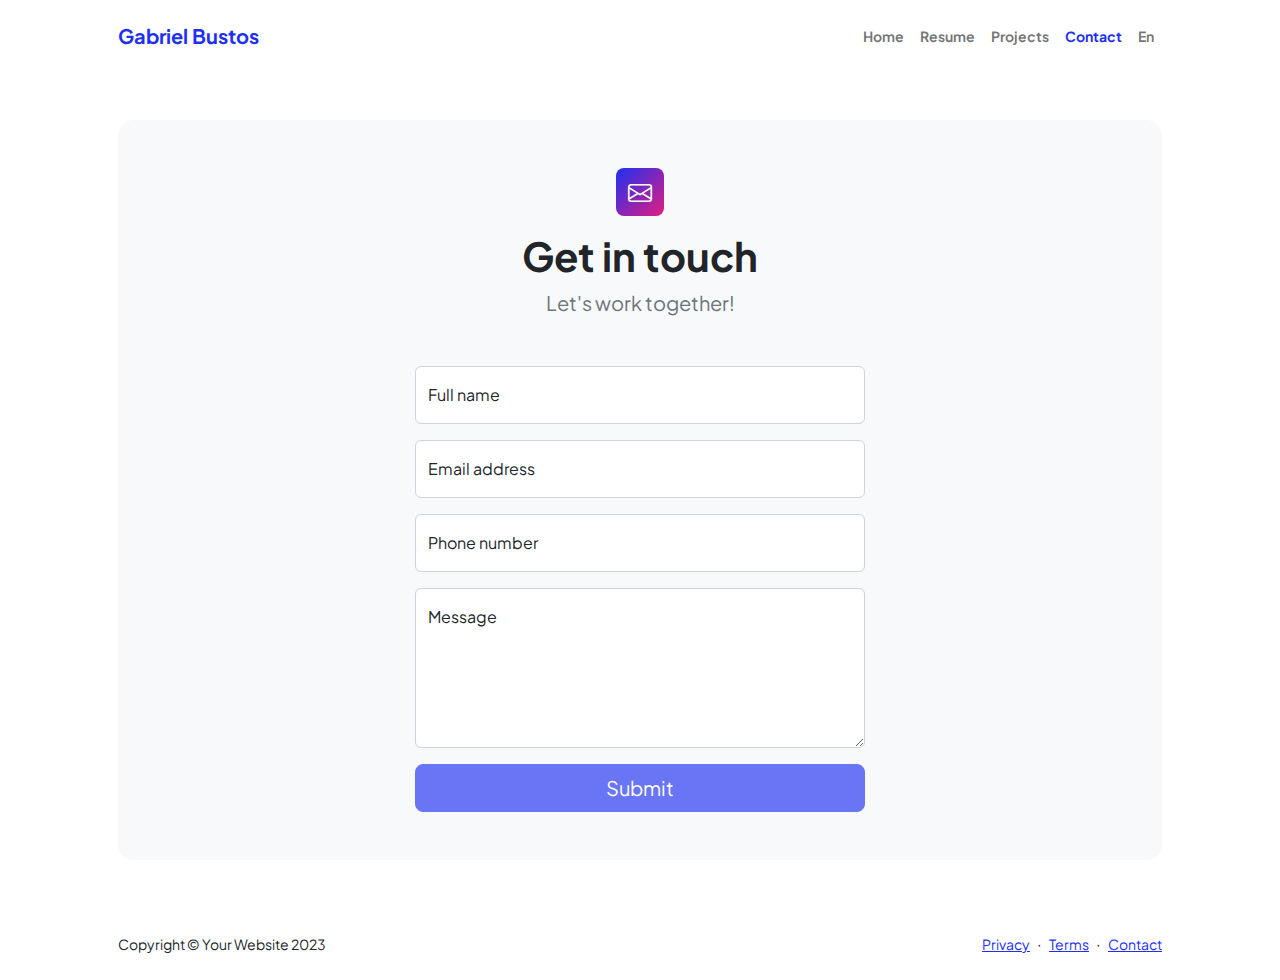
==== contact-es.html @ eac73f69 "F" ====
<!DOCTYPE html>
<html lang="en">

<head>
    <meta charset="utf-8" />
    <meta name="viewport" content="width=device-width, initial-scale=1, shrink-to-fit=no" />
    <meta name="description" content />
    <meta name="author" content />
    <title>Contacto</title>
    <!-- Favicon-->
    <link rel="icon" type="image/png" sizes="32x32" href="img/favicon-32x32.png">
    <!-- Custom Google font-->
    <link rel="preconnect" href="https://fonts.googleapis.com" />
    <link rel="preconnect" href="https://fonts.gstatic.com" crossorigin />
    <link href="https://fonts.googleapis.com/css2?family=Plus+Jakarta+Sans:wght@100;200;300;400;500;600;700;800;900&amp;display=swap" rel="stylesheet" />
    <!-- Bootstrap icons-->
    <link href="https://cdn.jsdelivr.net/npm/bootstrap-icons@1.8.1/font/bootstrap-icons.css" rel="stylesheet" />
    <!-- Core theme CSS (includes Bootstrap)-->
    <link href="css/styles.css" rel="stylesheet" />
</head>

<body class="d-flex flex-column">
    <main class="flex-shrink-0">
        <!-- Navigation-->
        <nav class="navbar navbar-expand-lg navbar-light bg-white py-3">
            <div class="container px-5">
                <a class="navbar-brand" href="index.html"><span class="fw-bolder text-primary">Gabriel Bustos</span></a>
                <button class="navbar-toggler" type="button" data-bs-toggle="collapse" data-bs-target="#navbarSupportedContent" aria-controls="navbarSupportedContent" aria-expanded="false" aria-label="Toggle navigation"><span class="navbar-toggler-icon"></span></button>
                <div class="collapse navbar-collapse" id="navbarSupportedContent">
                    <ul class="navbar-nav ms-auto mb-2 mb-lg-0 small fw-bolder">
                        <li class="nav-item"><a class="nav-link" href="index-es.html">Home</a></li>
                        <li class="nav-item"><a class="nav-link" href="resume-es.html">Resume</a></li>
                        <li class="nav-item"><a class="nav-link" href="projects-es.html">Projects</a></li>
                        <li class="nav-item"><a class="nav-link navegacion__enlace--activo" href="contact-es.html">Contact</a></li>
                        <li class="nav-item"><a class="nav-link" href="contact.html">En</a></li>
                    </ul>
                </div>
            </div>
        </nav>
        <!-- Page content-->
        <section class="py-5">
            <div class="container px-5">
                <!-- Contact form-->
                <div class="bg-light rounded-4 py-5 px-4 px-md-5">
                    <div class="text-center mb-5">
                        <div class="feature bg-primary bg-gradient-primary-to-secondary text-white rounded-3 mb-3"><i class="bi bi-envelope"></i></div>
                        <h1 class="fw-bolder">Get in touch</h1>
                        <p class="lead fw-normal text-muted mb-0">Let's work together!</p>
                    </div>
                    <div class="row gx-5 justify-content-center">
                        <div class="col-lg-8 col-xl-6">
                            <!-- * * * * * * * * * * * * * * *-->
                            <!-- * * SB Forms Contact Form * *-->
                            <!-- * * * * * * * * * * * * * * *-->
                            <!-- This form is pre-integrated with SB Forms.-->
                            <!-- To make this form functional, sign up at-->
                            <!-- https://startbootstrap.com/solution/contact-forms-->
                            <!-- to get an API token!-->
                            <form name="contact" method="POST" data-netlify="true" onsubmit="return validateForm()">
                                <!-- Name input-->
                                <div class="form-floating mb-3">
                                    <input class="form-control" name="name" type="text" placeholder="Enter your name..." required />
                                    <label for="name">Full name</label>
                                    <div class="invalid-feedback" data-sb-feedback="name:required">A name is required.</div>
                                </div>
                                <!-- Email address input-->
                                <div class="form-floating mb-3">
                                    <input class="form-control" name="email" type="email" placeholder="name@example.com" required />
                                    <label for="email">Email address</label>
                                    <div class="invalid-feedback" data-sb-feedback="email:email">Email is not valid.</div>
                                </div>
                                <!-- Phone number input-->
                                <div class="form-floating mb-3">
                                    <input class="form-control" name="tel" type="tel" placeholder="(123) 456-7890" />
                                    <label for="phone">Phone number</label>
                                    <div class="invalid-feedback">A phone number is required.</div>
                                </div>
                                <!-- Message input-->
                                <div class="form-floating mb-3">
                                    <textarea class="form-control" name="message" type="text" placeholder="Enter your message here..." style="height: 10rem" data-sb-validations="required" required></textarea>
                                    <label for="message">Message</label>
                                    <div class="invalid-feedback" data-sb-feedback="message:required">A message is required.</div>
                                </div>
                                <!-- Submit Button-->
                                <div class="d-grid">
                                    <button class="btn btn-primary btn-lg" id="submitButton" type="submit" disabled>Submit</button>
                                </div>
                            </form>
                        </div>
                    </div>
                </div>
            </div>
        </section>
    </main>
    <!-- Footer-->
    <footer class="bg-white py-4 mt-auto">
        <div class="container px-5">
            <div class="row align-items-center justify-content-between flex-column flex-sm-row">
                <div class="col-auto">
                    <div class="small m-0">Copyright &copy; Your Website 2023</div>
                </div>
                <div class="col-auto">
                    <a class="small" href="#!">Privacy</a>
                    <span class="mx-1">&middot;</span>
                    <a class="small" href="#!">Terms</a>
                    <span class="mx-1">&middot;</span>
                    <a class="small" href="contact.html">Contact</a>
                </div>
            </div>
        </div>
    </footer>
    <!-- Core theme JS-->
    <script src="js/scripts.js"></script>
    <!-- * * * * * * * * * * * * * * * * * * * * * * * * * * * * * * * * * * * * * * * *-->
    <!-- * *                               SB Forms JS                               * *-->
    <!-- * * Activate your form at https://startbootstrap.com/solution/contact-forms * *-->
    <!-- * * * * * * * * * * * * * * * * * * * * * * * * * * * * * * * * * * * * * * * *-->
    <script src="https://cdn.startbootstrap.com/sb-forms-latest.js"></script>
</body>

</html>
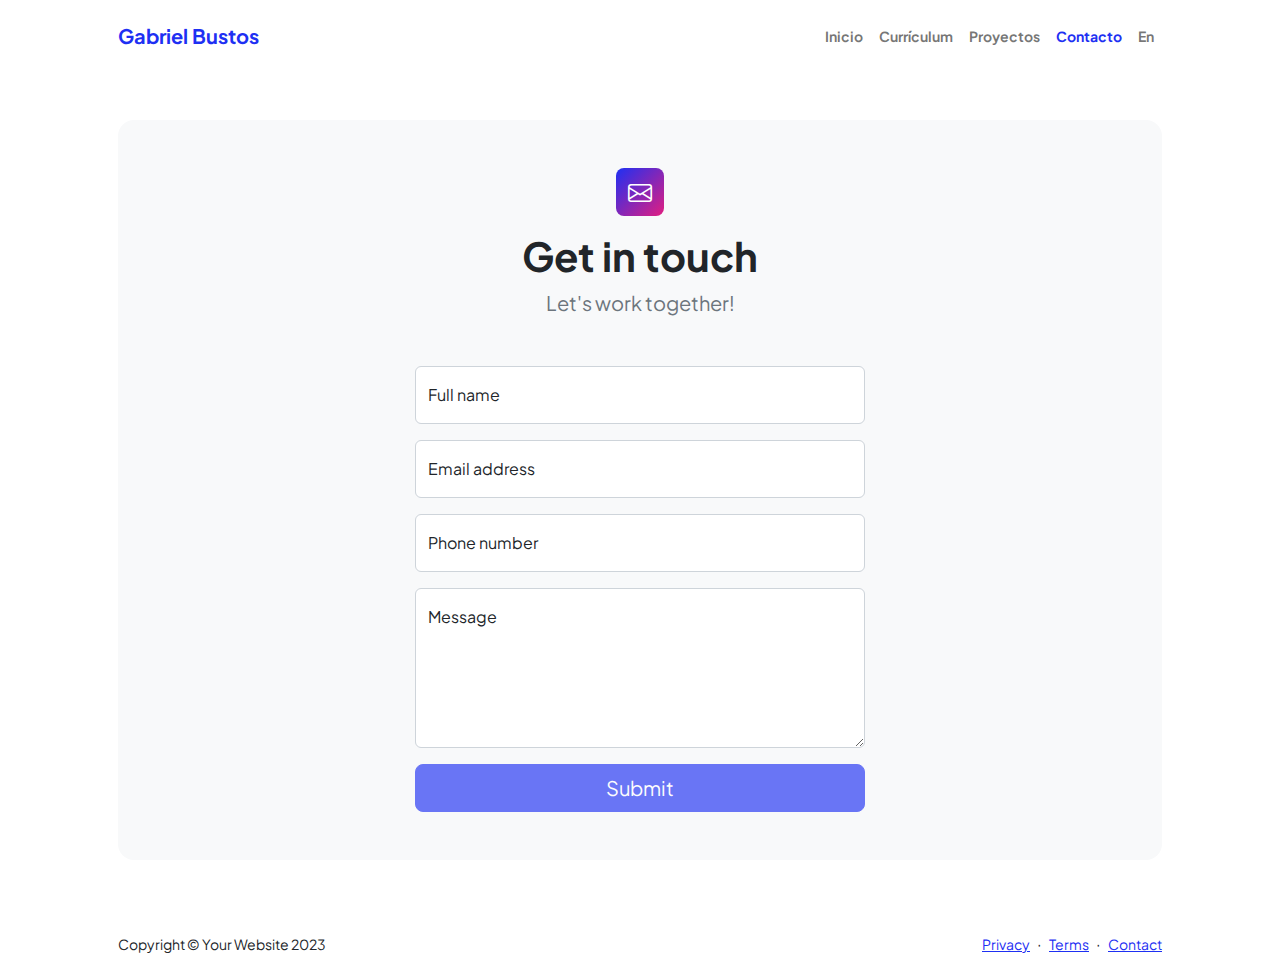
==== commit 6faf64ac: "F" ====
--- a/contact-es.html
+++ b/contact-es.html
@@ -28,10 +28,10 @@
                 <button class="navbar-toggler" type="button" data-bs-toggle="collapse" data-bs-target="#navbarSupportedContent" aria-controls="navbarSupportedContent" aria-expanded="false" aria-label="Toggle navigation"><span class="navbar-toggler-icon"></span></button>
                 <div class="collapse navbar-collapse" id="navbarSupportedContent">
                     <ul class="navbar-nav ms-auto mb-2 mb-lg-0 small fw-bolder">
-                        <li class="nav-item"><a class="nav-link" href="index-es.html">Home</a></li>
-                        <li class="nav-item"><a class="nav-link" href="resume-es.html">Resume</a></li>
-                        <li class="nav-item"><a class="nav-link" href="projects-es.html">Projects</a></li>
-                        <li class="nav-item"><a class="nav-link navegacion__enlace--activo" href="contact-es.html">Contact</a></li>
+                        <li class="nav-item"><a class="nav-link" href="index-es.html">Inicio</a></li>
+                        <li class="nav-item"><a class="nav-link" href="resume-es.html">Currículum</a></li>
+                        <li class="nav-item"><a class="nav-link" href="projects-es.html">Proyectos</a></li>
+                        <li class="nav-item"><a class="nav-link navegacion__enlace--activo" href="contact-es.html">Contacto</a></li>
                         <li class="nav-item"><a class="nav-link" href="contact.html">En</a></li>
                     </ul>
                 </div>
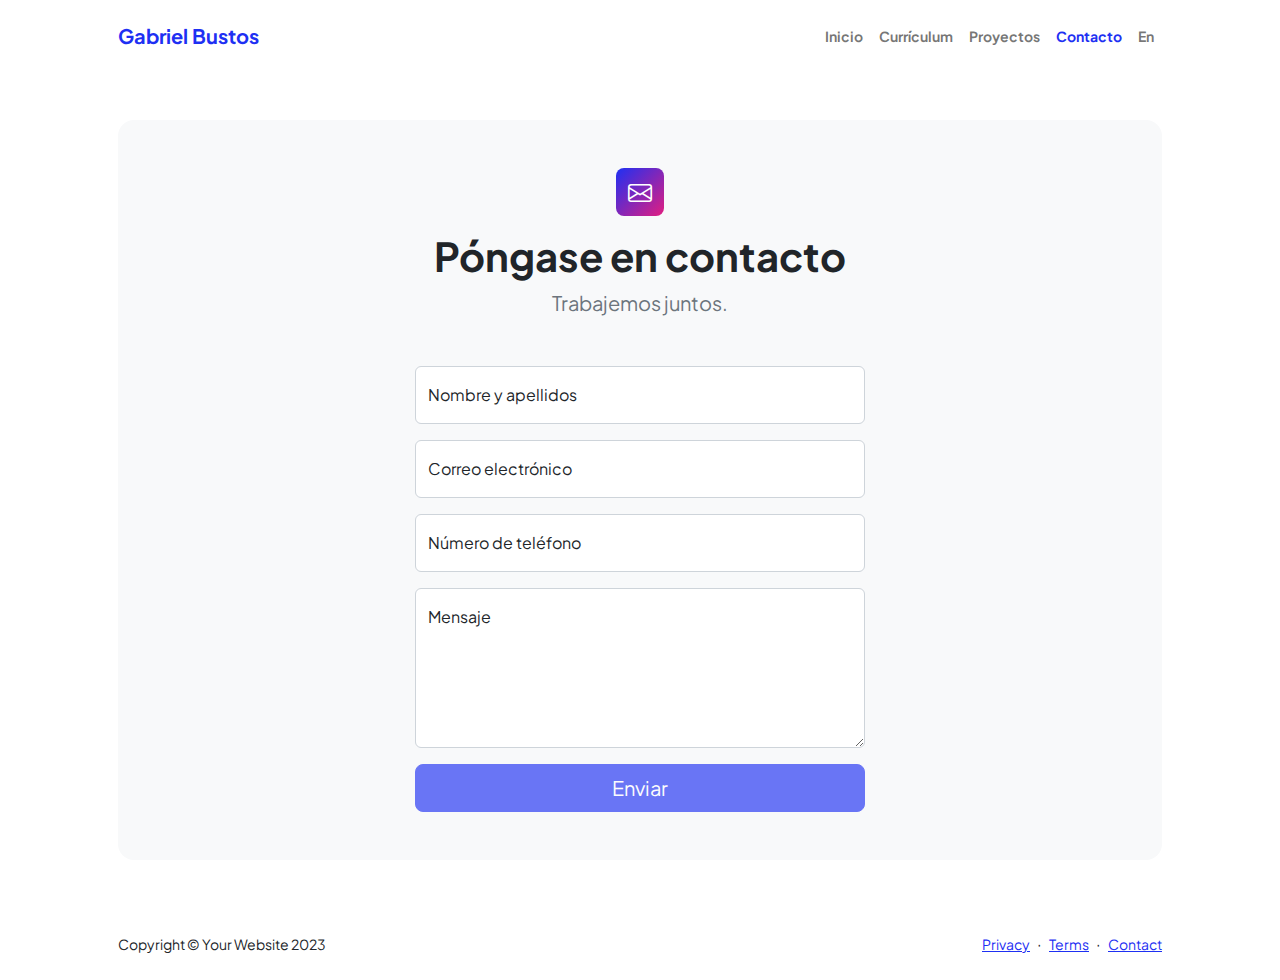
==== commit 9c654ae1: "F" ====
--- a/contact-es.html
+++ b/contact-es.html
@@ -44,8 +44,8 @@
                 <div class="bg-light rounded-4 py-5 px-4 px-md-5">
                     <div class="text-center mb-5">
                         <div class="feature bg-primary bg-gradient-primary-to-secondary text-white rounded-3 mb-3"><i class="bi bi-envelope"></i></div>
-                        <h1 class="fw-bolder">Get in touch</h1>
-                        <p class="lead fw-normal text-muted mb-0">Let's work together!</p>
+                        <h1 class="fw-bolder">Póngase en contacto</h1>
+                        <p class="lead fw-normal text-muted mb-0">Trabajemos juntos.</p>
                     </div>
                     <div class="row gx-5 justify-content-center">
                         <div class="col-lg-8 col-xl-6">
@@ -59,31 +59,31 @@
                             <form name="contact" method="POST" data-netlify="true" onsubmit="return validateForm()">
                                 <!-- Name input-->
                                 <div class="form-floating mb-3">
-                                    <input class="form-control" name="name" type="text" placeholder="Enter your name..." required />
-                                    <label for="name">Full name</label>
-                                    <div class="invalid-feedback" data-sb-feedback="name:required">A name is required.</div>
+                                    <input class="form-control" name="name" type="text" placeholder="Introduzca su nombre..." required />
+                                    <label for="name">Nombre y apellidos</label>
+                                    <div class="invalid-feedback" data-sb-feedback="name:required">Se requiere un nombre.</div>
                                 </div>
                                 <!-- Email address input-->
                                 <div class="form-floating mb-3">
-                                    <input class="form-control" name="email" type="email" placeholder="name@example.com" required />
-                                    <label for="email">Email address</label>
-                                    <div class="invalid-feedback" data-sb-feedback="email:email">Email is not valid.</div>
+                                    <input class="form-control" name="email" type="email" placeholder="Nombre@ejemplo.com" required />
+                                    <label for="email">Correo electrónico</label>
+                                    <div class="invalid-feedback" data-sb-feedback="email:email">El correo electrónico no es válido.</div>
                                 </div>
                                 <!-- Phone number input-->
                                 <div class="form-floating mb-3">
                                     <input class="form-control" name="tel" type="tel" placeholder="(123) 456-7890" />
-                                    <label for="phone">Phone number</label>
-                                    <div class="invalid-feedback">A phone number is required.</div>
+                                    <label for="phone">Número de teléfono</label>
+                                    <div class="invalid-feedback">Se requiere un número de teléfono.</div>
                                 </div>
                                 <!-- Message input-->
                                 <div class="form-floating mb-3">
-                                    <textarea class="form-control" name="message" type="text" placeholder="Enter your message here..." style="height: 10rem" data-sb-validations="required" required></textarea>
-                                    <label for="message">Message</label>
-                                    <div class="invalid-feedback" data-sb-feedback="message:required">A message is required.</div>
+                                    <textarea class="form-control" name="message" type="text" placeholder="Escriba aquí su mensaje..." style="height: 10rem" data-sb-validations="required" required></textarea>
+                                    <label for="message">Mensaje</label>
+                                    <div class="invalid-feedback" data-sb-feedback="message:required">Se requiere un mensaje.</div>
                                 </div>
                                 <!-- Submit Button-->
                                 <div class="d-grid">
-                                    <button class="btn btn-primary btn-lg" id="submitButton" type="submit" disabled>Submit</button>
+                                    <button class="btn btn-primary btn-lg" id="submitButton" type="submit" disabled>Enviar</button>
                                 </div>
                             </form>
                         </div>
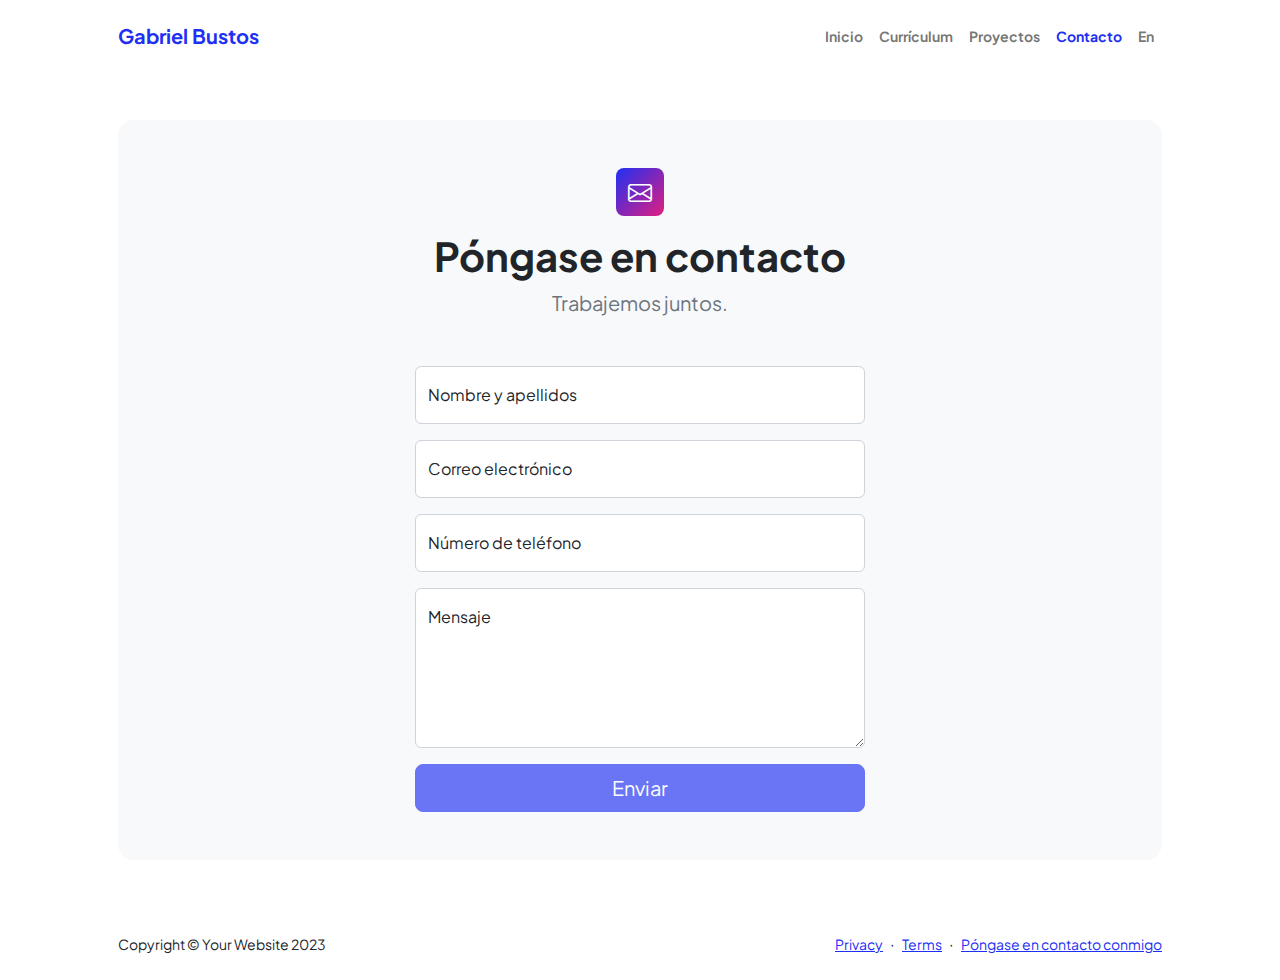
==== commit 840b96c6: "F" ====
--- a/contact-es.html
+++ b/contact-es.html
@@ -24,7 +24,7 @@
         <!-- Navigation-->
         <nav class="navbar navbar-expand-lg navbar-light bg-white py-3">
             <div class="container px-5">
-                <a class="navbar-brand" href="index.html"><span class="fw-bolder text-primary">Gabriel Bustos</span></a>
+                <a class="navbar-brand" href="index-es.html"><span class="fw-bolder text-primary">Gabriel Bustos</span></a>
                 <button class="navbar-toggler" type="button" data-bs-toggle="collapse" data-bs-target="#navbarSupportedContent" aria-controls="navbarSupportedContent" aria-expanded="false" aria-label="Toggle navigation"><span class="navbar-toggler-icon"></span></button>
                 <div class="collapse navbar-collapse" id="navbarSupportedContent">
                     <ul class="navbar-nav ms-auto mb-2 mb-lg-0 small fw-bolder">
@@ -104,7 +104,7 @@
                     <span class="mx-1">&middot;</span>
                     <a class="small" href="#!">Terms</a>
                     <span class="mx-1">&middot;</span>
-                    <a class="small" href="contact.html">Contact</a>
+                    <a class="small" href="contact-es.html">Póngase en contacto conmigo</a>
                 </div>
             </div>
         </div>
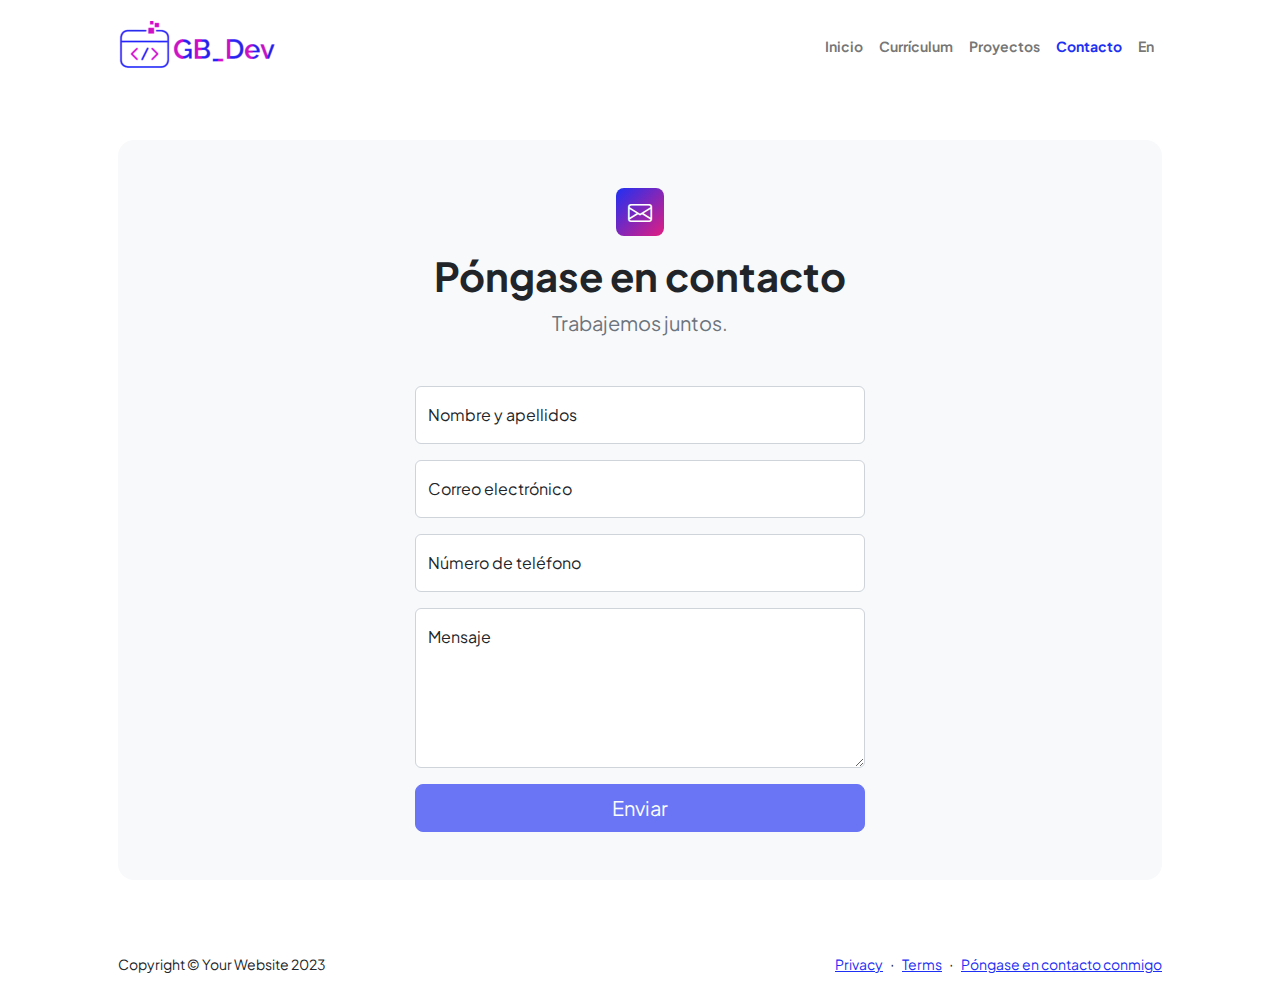
==== commit a8d401cf: "Last Commit" ====
--- a/contact-es.html
+++ b/contact-es.html
@@ -24,7 +24,7 @@
         <!-- Navigation-->
         <nav class="navbar navbar-expand-lg navbar-light bg-white py-3">
             <div class="container px-5">
-                <a class="navbar-brand" href="index-es.html"><span class="fw-bolder text-primary">Gabriel Bustos</span></a>
+                <a class="navbar-brand" href="index.html"><img class="img_logo" src="img/LOGO FINAL.png" alt=""></a>
                 <button class="navbar-toggler" type="button" data-bs-toggle="collapse" data-bs-target="#navbarSupportedContent" aria-controls="navbarSupportedContent" aria-expanded="false" aria-label="Toggle navigation"><span class="navbar-toggler-icon"></span></button>
                 <div class="collapse navbar-collapse" id="navbarSupportedContent">
                     <ul class="navbar-nav ms-auto mb-2 mb-lg-0 small fw-bolder">
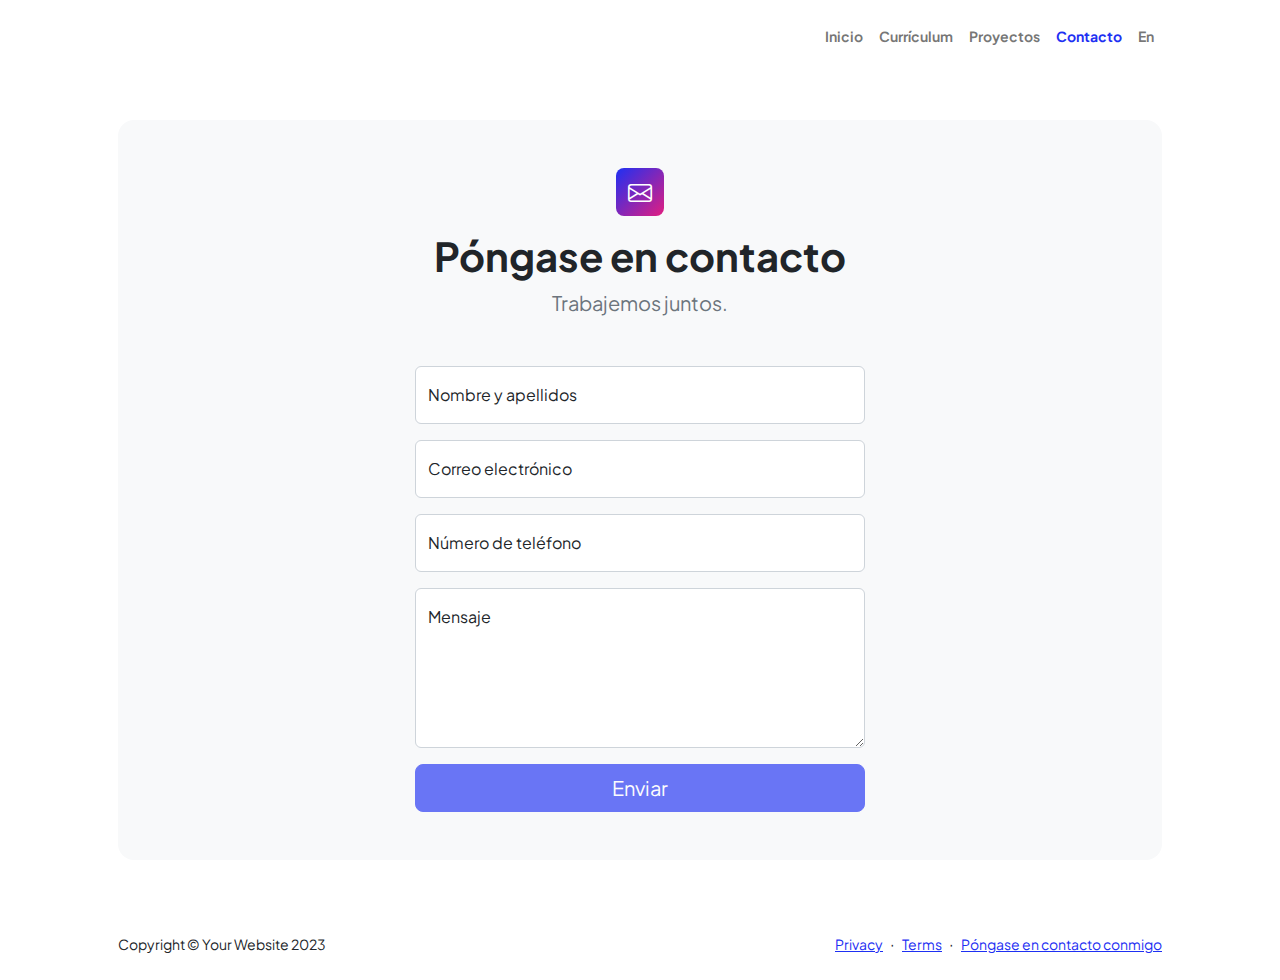
==== commit 35c709d3: "Last" ====
--- a/contact-es.html
+++ b/contact-es.html
@@ -8,7 +8,7 @@
     <meta name="author" content />
     <title>Contacto</title>
     <!-- Favicon-->
-    <link rel="icon" type="image/png" sizes="32x32" href="img/favicon-32x32.png">
+    <link rel="icon" type="image/png" sizes="32x32" href="img/favicon-32x32.ico">
     <!-- Custom Google font-->
     <link rel="preconnect" href="https://fonts.googleapis.com" />
     <link rel="preconnect" href="https://fonts.gstatic.com" crossorigin />
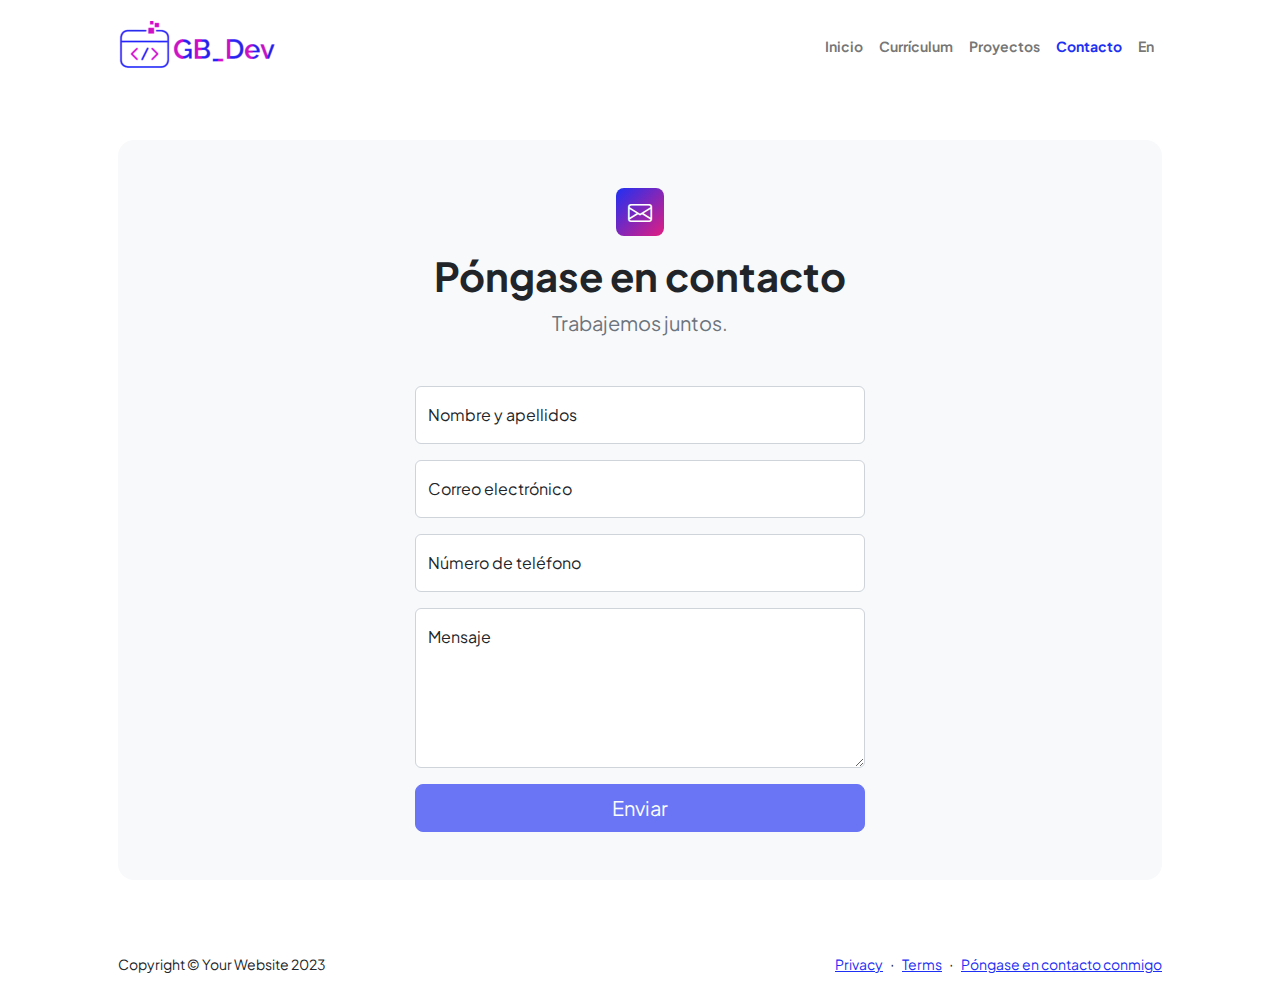
==== commit 5e4df700: "Last" ====
--- a/contact-es.html
+++ b/contact-es.html
@@ -24,7 +24,7 @@
         <!-- Navigation-->
         <nav class="navbar navbar-expand-lg navbar-light bg-white py-3">
             <div class="container px-5">
-                <a class="navbar-brand" href="index.html"><img class="img_logo" src="img/LOGO FINAL.png" alt=""></a>
+                <a class="navbar-brand" href="index-es.html"><img class="img_logo" src="img/LOGO FINAL.png" alt=""></a>
                 <button class="navbar-toggler" type="button" data-bs-toggle="collapse" data-bs-target="#navbarSupportedContent" aria-controls="navbarSupportedContent" aria-expanded="false" aria-label="Toggle navigation"><span class="navbar-toggler-icon"></span></button>
                 <div class="collapse navbar-collapse" id="navbarSupportedContent">
                     <ul class="navbar-nav ms-auto mb-2 mb-lg-0 small fw-bolder">
